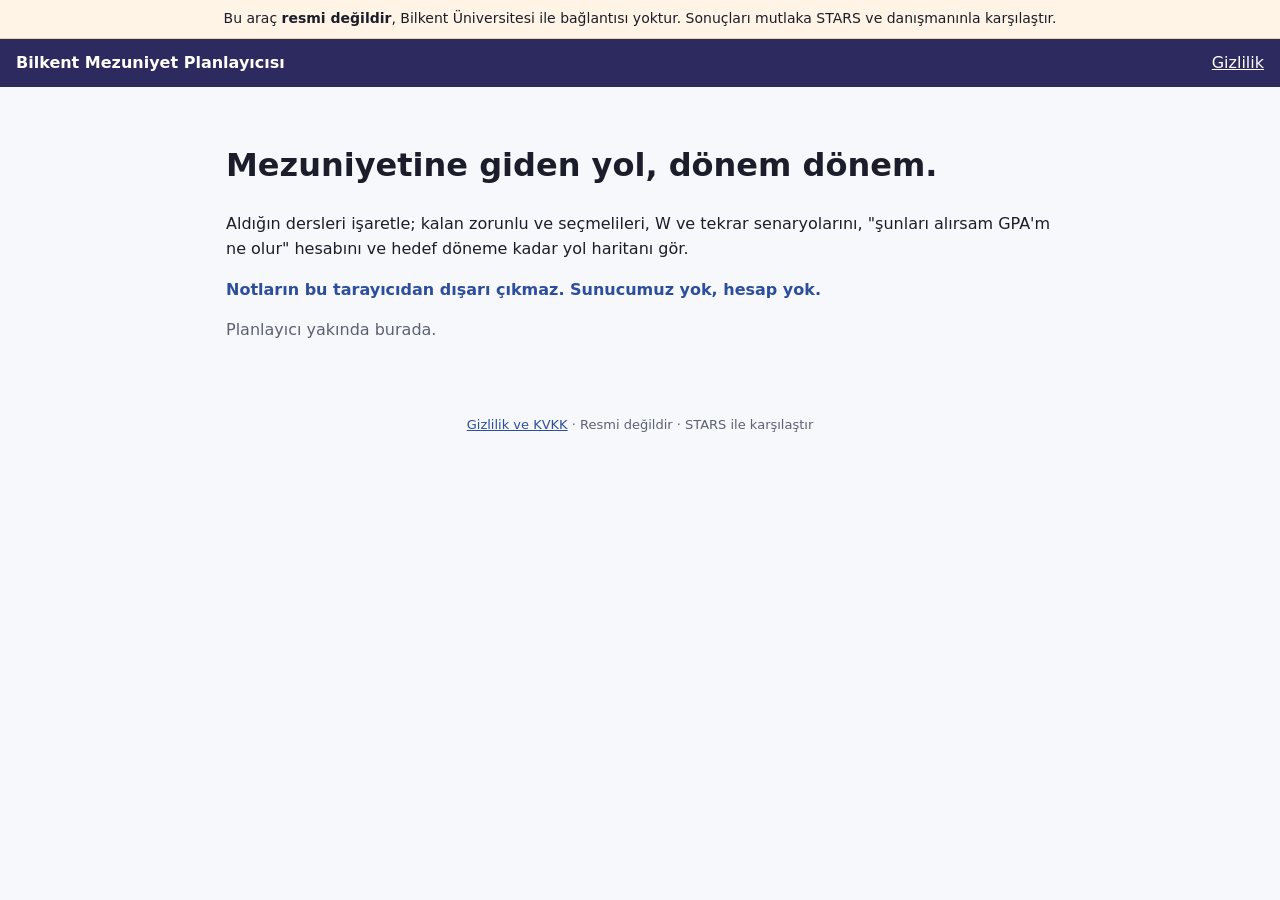
==== index.html @ 70039bb7 "Site iskeleti: ana sayfa, gizlilik/KVKK sayfası, GitHub Pages yayını Co-Authored-By: Claude Opus 5.5" ====
<!doctype html>
<html lang="tr">
<head>
  <meta charset="utf-8">
  <meta http-equiv="Content-Security-Policy" content="default-src 'self'; connect-src 'self'; img-src 'self' data:; style-src 'self' 'unsafe-inline'; script-src 'self'">
  <meta name="viewport" content="width=device-width, initial-scale=1">
  <title>Bilkent Mezuniyet Planlayıcısı</title>
  <meta name="description" content="Bilkent öğrencileri tarafından yapılmış bağımsız mezuniyet planlayıcı. Resmi değildir, Bilkent Üniversitesi ile bağlantısı yoktur.">
  <link rel="stylesheet" href="src/style.css">
</head>
<body>
  <div class="banner" role="note">
    Bu araç <strong>resmi değildir</strong>, Bilkent Üniversitesi ile bağlantısı yoktur.
    Sonuçları mutlaka STARS ve danışmanınla karşılaştır.
  </div>
  <header class="top">
    <span class="brand">Bilkent Mezuniyet Planlayıcısı</span>
    <nav><a href="gizlilik.html">Gizlilik</a></nav>
  </header>
  <main id="app">
    <h1>Mezuniyetine giden yol, dönem dönem.</h1>
    <p>Aldığın dersleri işaretle; kalan zorunlu ve seçmelileri, W ve tekrar senaryolarını,
       "şunları alırsam GPA'm ne olur" hesabını ve hedef döneme kadar yol haritanı gör.</p>
    <p class="privacy-note">Notların bu tarayıcıdan dışarı çıkmaz. Sunucumuz yok, hesap yok.</p>
    <p class="soon">Planlayıcı yakında burada.</p>
  </main>
  <footer>
    <a href="gizlilik.html">Gizlilik ve KVKK</a> · Resmi değildir · STARS ile karşılaştır
  </footer>
  <script type="module" src="src/main.js"></script>
</body>
</html>
---- src/style.css ----
:root{--nav:#2C2A5F;--blue:#2C4E9D;--red:#DA3832;--bg:#F7F8FB;--ink:#1B1D2A;--muted:#5B6075}
*{box-sizing:border-box}
body{margin:0;font-family:"Open Sans",system-ui,sans-serif;background:var(--bg);color:var(--ink);line-height:1.55}
.banner{background:#FFF4E5;border-bottom:1px solid #F2D3A8;padding:8px 16px;font-size:14px;text-align:center}
.top{background:var(--nav);color:#fff;display:flex;justify-content:space-between;align-items:center;padding:12px 16px}
.top a{color:#fff}.brand{font-weight:700;text-decoration:none;color:#fff}
main{max-width:860px;margin:0 auto;padding:32px 16px}
.privacy-note{color:var(--blue);font-weight:600}
.soon{color:var(--muted)}
footer{text-align:center;color:var(--muted);font-size:13px;padding:24px 16px}
footer a,.prose a{color:var(--blue)}
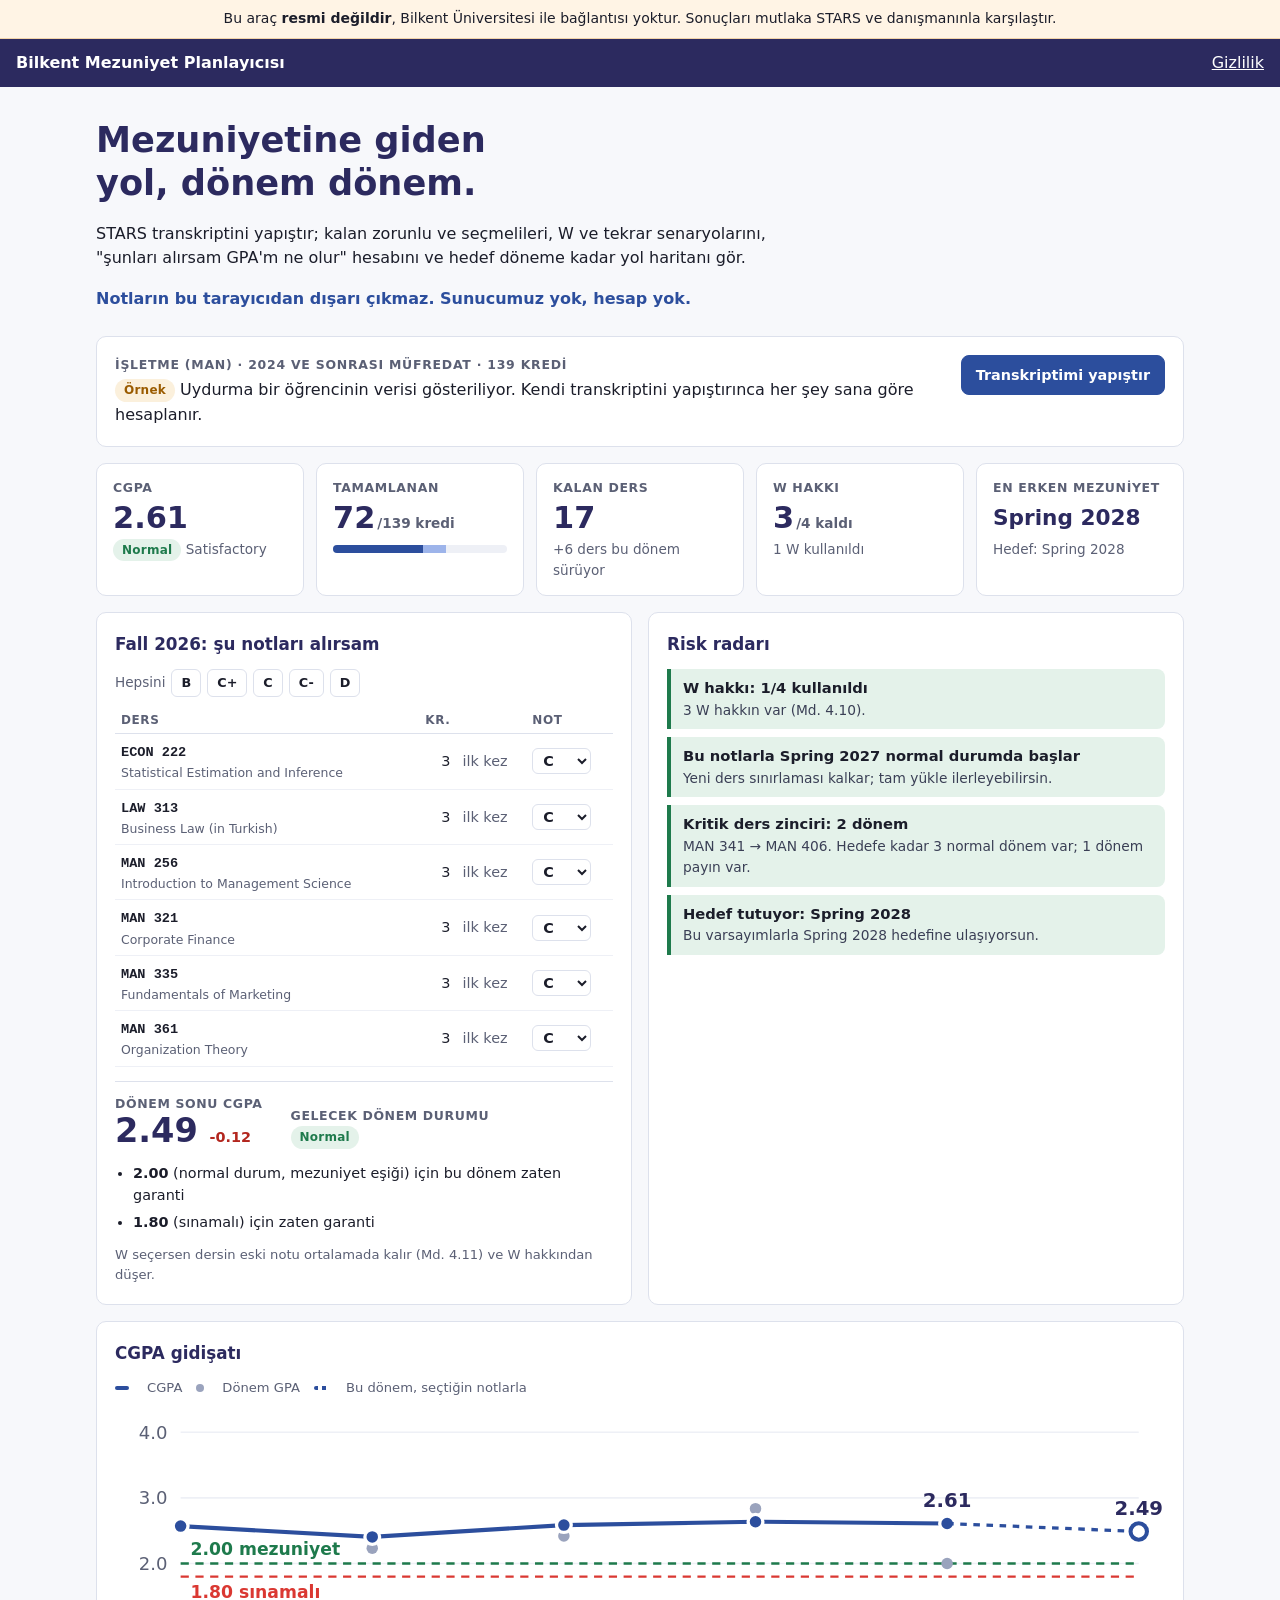
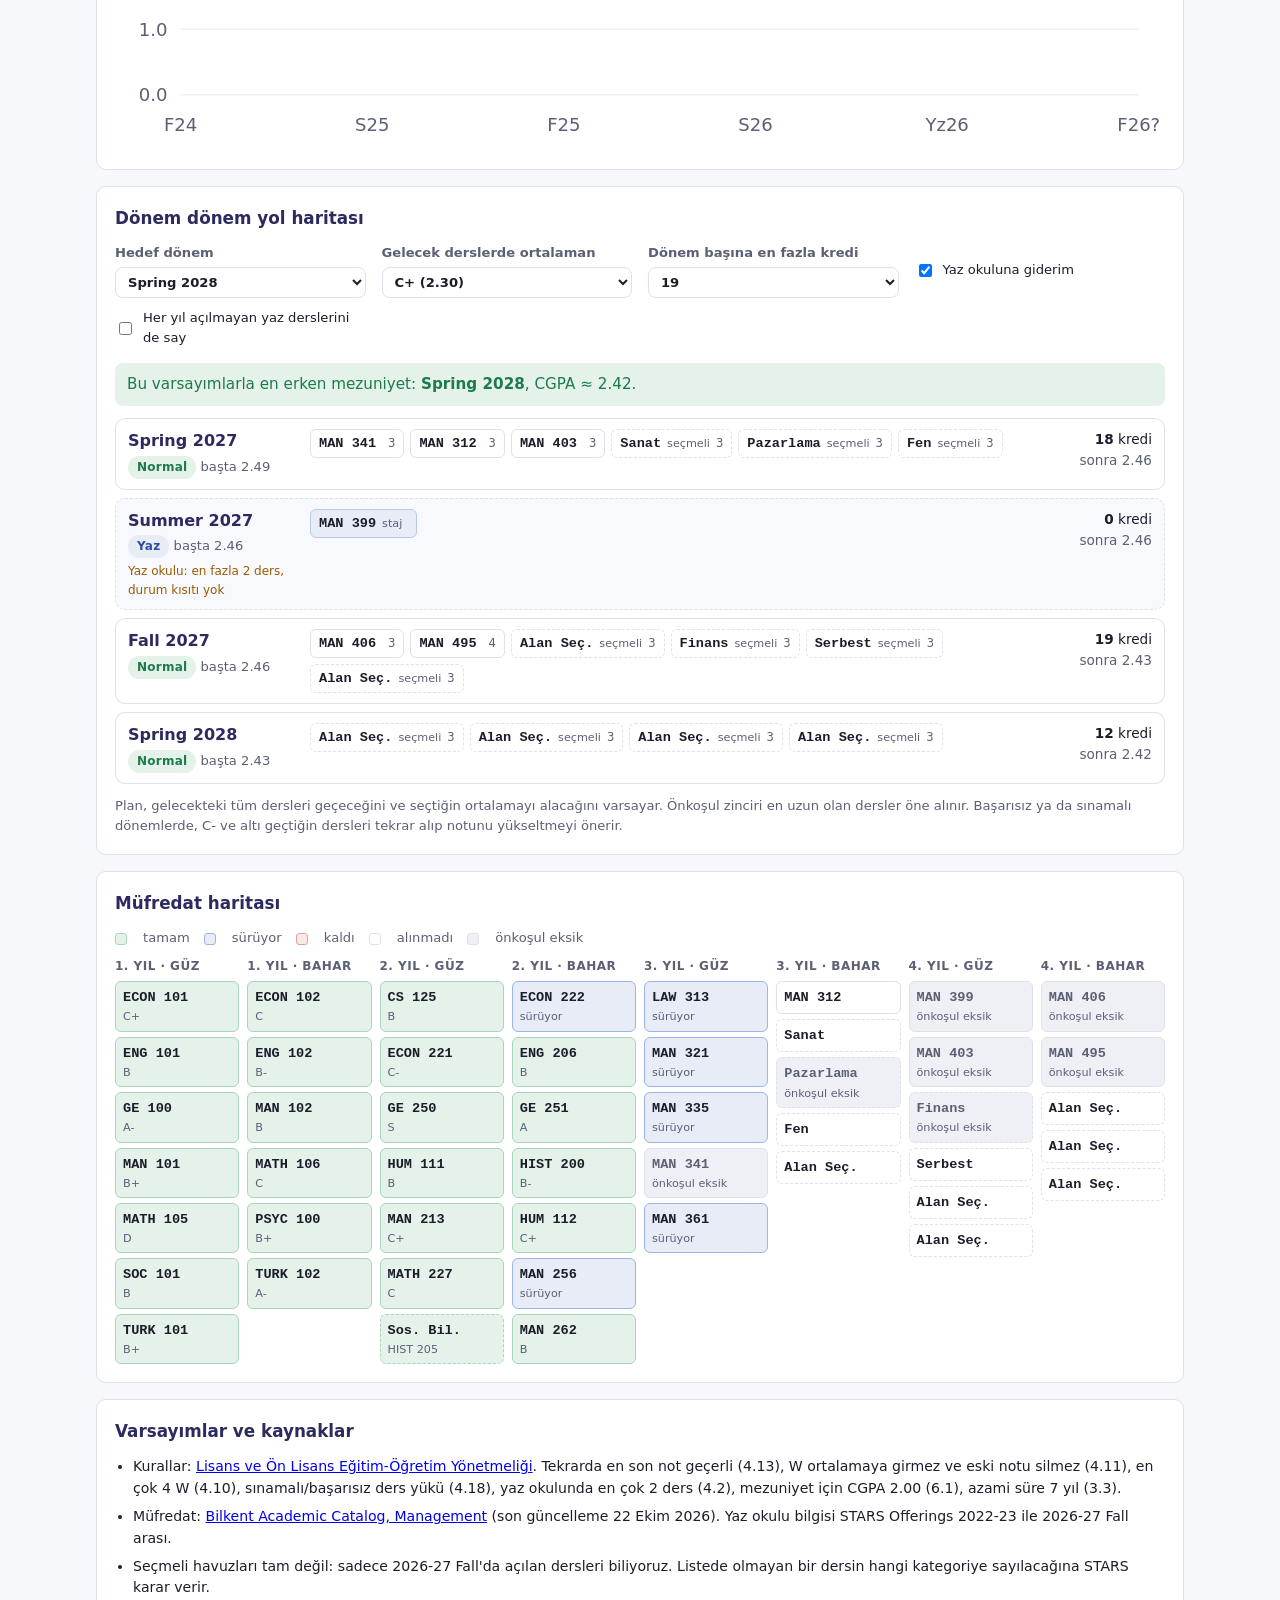
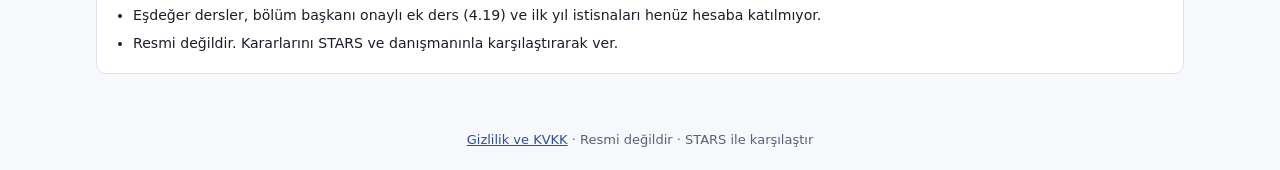
==== commit e2895c9e: "Planlayıcı motoru, MAN 2024 müfredatı ve ilk arayüz Co-Authored-By: Claude Opus 5.5 <noreply@anthrop" ====
--- a/index.html
+++ b/index.html
@@ -18,15 +18,18 @@
     <nav><a href="gizlilik.html">Gizlilik</a></nav>
   </header>
   <main id="app">
-    <h1>Mezuniyetine giden yol, dönem dönem.</h1>
-    <p>Aldığın dersleri işaretle; kalan zorunlu ve seçmelileri, W ve tekrar senaryolarını,
-       "şunları alırsam GPA'm ne olur" hesabını ve hedef döneme kadar yol haritanı gör.</p>
-    <p class="privacy-note">Notların bu tarayıcıdan dışarı çıkmaz. Sunucumuz yok, hesap yok.</p>
-    <p class="soon">Planlayıcı yakında burada.</p>
+    <section class="intro">
+      <h1>Mezuniyetine giden yol, dönem dönem.</h1>
+      <p>STARS transkriptini yapıştır; kalan zorunlu ve seçmelileri, W ve tekrar senaryolarını,
+         "şunları alırsam GPA'm ne olur" hesabını ve hedef döneme kadar yol haritanı gör.</p>
+      <p class="privacy-note">Notların bu tarayıcıdan dışarı çıkmaz. Sunucumuz yok, hesap yok.</p>
+    </section>
+    <div id="planner" class="planner"><p class="soon">Planlayıcı yükleniyor…</p></div>
+    <noscript><p class="err">Planlayıcı için JavaScript gerekli.</p></noscript>
   </main>
   <footer>
     <a href="gizlilik.html">Gizlilik ve KVKK</a> · Resmi değildir · STARS ile karşılaştır
   </footer>
-  <script type="module" src="src/main.js"></script>
+  <script type="module" src="src/app.js"></script>
 </body>
 </html>
--- a/src/style.css
+++ b/src/style.css
@@ -9,3 +9,137 @@
 .soon{color:var(--muted)}
 footer{text-align:center;color:var(--muted);font-size:13px;padding:24px 16px}
 footer a,.prose a{color:var(--blue)}
+
+/* ---------- planlayıcı ---------- */
+[hidden]{display:none!important}
+:root{--surface:#FFFFFF;--surface-2:#EEF0F6;--line:#DDE1EC;--blue-soft:#E7ECF7;--red-soft:#FBE9E8;
+  --ok:#1E7A4C;--ok-soft:#E4F2EA;--warn:#9A5B00;--warn-soft:#FBF0DC;--mono:ui-monospace,"SFMono-Regular",Menlo,Consolas,monospace}
+main#app{max-width:1120px}
+.intro{max-width:700px}
+.intro h1{text-wrap:balance;font-size:clamp(1.6rem,4vw,2.2rem);line-height:1.2;margin:0 0 .5em;color:var(--nav)}
+.planner{display:grid;gap:16px;margin-top:24px}
+.planner p{margin:0}
+.card{background:var(--surface);border:1px solid var(--line);border-radius:10px;padding:18px;min-width:0}
+.card h2{font-size:1.05rem;margin:0 0 12px;color:var(--nav)}
+.muted{color:var(--muted)}
+.fine{font-size:.82rem;color:var(--muted);margin-top:12px!important}
+.err{color:var(--red);font-weight:600}
+.eyebrow{font-size:.78rem;letter-spacing:.06em;text-transform:uppercase;color:var(--muted);font-weight:600}
+.btn{font:inherit;font-weight:600;font-size:.9rem;border-radius:8px;padding:8px 14px;cursor:pointer;border:1px solid var(--blue);background:#fff;color:var(--blue)}
+.btn.primary{background:var(--blue);color:#fff}
+.btn.danger{border-color:var(--red);background:var(--red);color:#fff;margin-left:8px}
+.btn.ghost{border-color:var(--line);color:var(--ink)}
+.btn:hover{filter:brightness(.95)}
+:is(.btn,.chip-btn,select,textarea,input,summary):focus-visible{outline:3px solid #9DB4EA;outline-offset:2px}
+.btns{display:flex;gap:8px;flex-wrap:wrap}
+.pill{display:inline-block;font-size:.75rem;font-weight:700;border-radius:999px;padding:2px 9px;letter-spacing:.02em;vertical-align:middle}
+.pill.st-S{background:var(--ok-soft);color:var(--ok)}
+.pill.st-P{background:var(--warn-soft);color:var(--warn)}
+.pill.st-U{background:var(--red-soft);color:#B3261E}
+.pill.yaz{background:var(--blue-soft);color:var(--blue)}
+.pill.sample{background:var(--warn-soft);color:var(--warn)}
+
+.data-head{display:flex;justify-content:space-between;gap:16px;flex-wrap:wrap;align-items:flex-start}
+.data-head>div:first-child{min-width:0;flex:1 1 320px;display:grid;gap:4px}
+.stars{margin-top:10px!important;font-weight:600;font-size:.9rem}
+.stars.good{color:var(--ok)}.stars.bad{color:#B3261E}
+.warn-line,.flash{margin-top:10px!important;font-size:.9rem;background:var(--warn-soft);color:var(--warn);padding:8px 12px;border-radius:8px}
+.flash{background:var(--blue-soft);color:var(--blue)}
+.paste{margin-top:14px;display:grid;gap:10px}
+.paste label{font-weight:600;font-size:.9rem}
+.paste textarea{width:100%;font-family:var(--mono);font-size:.82rem;border:1px solid var(--line);border-radius:8px;padding:10px;background:#FBFCFE;color:var(--ink);resize:vertical}
+.paste details{background:var(--surface-2);border-radius:8px;padding:10px 14px}
+.paste summary{cursor:pointer;font-weight:600}
+.paste ol{padding-left:20px;margin:10px 0}
+.paste pre{white-space:pre-wrap;font-family:var(--mono);font-size:.78rem;background:#fff;border:1px solid var(--line);border-radius:8px;padding:10px;max-height:220px;overflow:auto}
+
+.tiles{display:grid;grid-template-columns:repeat(auto-fit,minmax(170px,1fr));gap:12px}
+.tile{background:var(--surface);border:1px solid var(--line);border-radius:10px;padding:14px 16px;display:grid;gap:4px;align-content:start}
+.tile.attn{border-color:#E9B8B5;background:#FFFBFB}
+.t-label{font-size:.78rem;letter-spacing:.05em;text-transform:uppercase;color:var(--muted);font-weight:600}
+.t-num{font-size:1.9rem;font-weight:700;color:var(--nav);font-variant-numeric:tabular-nums;line-height:1.1}
+.t-num small{font-size:.85rem;font-weight:600;color:var(--muted);margin-left:2px}
+.t-num.t-term{font-size:1.35rem;padding-block:5px}
+.t-sub{font-size:.85rem;color:var(--muted)}
+.bar{height:8px;border-radius:99px;background:var(--surface-2);display:flex;overflow:hidden;margin-top:6px}
+.bar span{background:var(--blue)}.bar span.ip{background:#9DB4EA}
+
+.two{display:grid;grid-template-columns:repeat(auto-fit,minmax(min(100%,420px),1fr));gap:16px}
+.scroll{overflow-x:auto}
+.quick{display:flex;gap:6px;align-items:center;flex-wrap:wrap;margin-bottom:10px;font-size:.85rem}
+.chip-btn{font:inherit;font-size:.8rem;font-weight:700;border:1px solid var(--line);background:#fff;color:var(--ink);border-radius:6px;padding:3px 9px;cursor:pointer}
+.chip-btn:hover{border-color:var(--blue);color:var(--blue)}
+table.wi{width:100%;border-collapse:collapse;font-size:.9rem}
+.wi th{text-align:left;font-size:.75rem;text-transform:uppercase;letter-spacing:.05em;color:var(--muted);font-weight:600;padding:4px 6px;border-bottom:1px solid var(--line)}
+.wi td{padding:6px;border-bottom:1px solid var(--surface-2);vertical-align:middle}
+.wi .num,.num{text-align:right;font-variant-numeric:tabular-nums}
+.wi select{font:inherit;font-weight:700;padding:3px 6px;border-radius:6px;border:1px solid var(--line);background:#fff;color:var(--ink)}
+.code{font-family:var(--mono);font-weight:700;font-size:.85rem;white-space:nowrap}
+.cname{display:block;font-size:.78rem;color:var(--muted)}
+.result{display:flex;gap:28px;flex-wrap:wrap;align-items:flex-end;margin-top:14px;padding-top:12px;border-top:1px solid var(--line)}
+.big{font-size:2.1rem;font-weight:700;color:var(--nav);font-variant-numeric:tabular-nums;line-height:1.1}
+.delta{font-size:.9rem;font-weight:700}.delta.up{color:var(--ok)}.delta.down{color:#B3261E}
+.need{margin:12px 0 0;padding-left:18px;font-size:.9rem;display:grid;gap:4px}
+
+.risks{list-style:none;margin:0;padding:0;display:grid;gap:8px}
+.risk{border-left:4px solid var(--line);background:var(--surface-2);border-radius:0 8px 8px 0;padding:8px 12px}
+.risk.sev-crit{border-color:var(--red);background:var(--red-soft)}
+.risk.sev-warn{border-color:#D99A2B;background:var(--warn-soft)}
+.risk.sev-ok{border-color:var(--ok);background:var(--ok-soft)}
+.risk.sev-info{border-color:var(--blue);background:var(--blue-soft)}
+.r-title{font-weight:700;font-size:.92rem}
+.r-body{font-size:.86rem;color:#3A3F55}
+
+.trend svg{width:100%;min-width:480px;height:auto;display:block}
+.trend .g{stroke:var(--surface-2);stroke-width:1}
+.trend .ax{fill:var(--muted);font-size:11px;font-family:inherit}
+.trend .val{fill:var(--nav);font-size:12px;font-weight:700}
+.trend .thr{stroke-width:1.5;stroke-dasharray:5 4}
+.trend .thr.t0{stroke:var(--ok)}.trend .thr.t1{stroke:var(--red)}
+.trend .thr-l{font-size:10.5px;font-weight:600}.trend .thr-l.t0{fill:var(--ok)}.trend .thr-l.t1{fill:var(--red)}
+.trend .cgl{fill:none;stroke:var(--blue);stroke-width:2.5}
+.trend circle.cg{fill:var(--blue);stroke:#fff;stroke-width:2}
+.trend circle.gpa{fill:#9AA3BD}
+.trend .proj{stroke:var(--blue);stroke-width:2;stroke-dasharray:4 4}
+.trend circle.proj-dot{fill:#fff;stroke:var(--blue);stroke-width:2.5}
+.legend{display:flex;flex-wrap:wrap;gap:6px 14px;align-items:center;font-size:.82rem;color:var(--muted);margin-bottom:8px!important}
+.lg{display:inline-block;width:14px;height:4px;border-radius:2px;margin-right:4px;vertical-align:middle}
+.lg.cg{background:var(--blue)}.lg.gpa{background:#9AA3BD;width:8px;height:8px;border-radius:50%}
+.lg.proj{background:repeating-linear-gradient(90deg,var(--blue) 0 4px,transparent 4px 8px)}
+
+.controls{display:grid;grid-template-columns:repeat(auto-fit,minmax(200px,1fr));gap:10px 16px;margin-bottom:14px}
+.controls label{display:grid;gap:4px;font-size:.82rem;font-weight:600;color:var(--muted)}
+.controls select{font:inherit;font-weight:600;color:var(--ink);padding:6px 8px;border:1px solid var(--line);border-radius:8px;background:#fff}
+.controls .chk{display:flex;gap:8px;align-items:center;color:var(--ink);font-weight:500}
+.plan-res{font-size:.95rem;padding:10px 12px;border-radius:8px;margin-bottom:12px!important}
+.plan-res.good{background:var(--ok-soft);color:var(--ok)}.plan-res.bad{background:var(--red-soft);color:#B3261E}
+.terms{list-style:none;margin:0;padding:0;display:grid;gap:8px}
+.term{display:grid;grid-template-columns:170px minmax(0,1fr) 90px;gap:12px;align-items:start;border:1px solid var(--line);border-radius:10px;padding:10px 12px}
+.term.summer{background:#F8F9FD;border-style:dashed}
+.term.late{border-color:#E9B8B5}
+.term-name{font-weight:700;color:var(--nav)}
+.term-meta{font-size:.82rem;margin-top:2px!important}
+.term-rule{font-size:.75rem;color:var(--warn);margin-top:4px!important}
+.term-f{text-align:right;font-size:.85rem;font-variant-numeric:tabular-nums}
+.courses{list-style:none;margin:0;padding:0;display:flex;flex-wrap:wrap;gap:6px}
+.c{display:inline-flex;gap:6px;align-items:baseline;border:1px solid var(--line);border-radius:6px;padding:3px 8px;background:#fff;font-size:.82rem}
+.c .tag{font-size:.7rem;color:var(--muted)}
+.c .cr{font-size:.72rem;color:var(--muted);font-variant-numeric:tabular-nums}
+.c.el{border-style:dashed}
+.c.c-tekrar{border-color:#E2A39F;background:var(--red-soft)}
+.c.c-improve{border-color:#D99A2B;background:var(--warn-soft)}
+.c.c-staj{background:var(--blue-soft);border-color:#B9C8EA}
+@media (max-width:640px){.term{grid-template-columns:1fr}.term-f{text-align:left;display:flex;gap:10px}}
+
+.grid8{display:grid;grid-template-columns:repeat(8,minmax(118px,1fr));gap:8px;min-width:980px}
+.col-h{font-size:.75rem;font-weight:700;color:var(--muted);text-transform:uppercase;letter-spacing:.04em;margin-bottom:6px!important}
+.col ul{list-style:none;margin:0;padding:0;display:grid;gap:5px}
+.slot{border-radius:6px;padding:5px 7px;border:1px solid var(--line);background:#fff;display:grid;font-size:.8rem}
+.slot .sub{font-size:.7rem;color:var(--muted)}
+.slot.el{border-style:dashed}
+.slot.s-done,.sw.s-done{background:var(--ok-soft);border-color:#A9D5BC}
+.slot.s-ip,.sw.s-ip{background:var(--blue-soft);border-color:#9DB4EA}
+.slot.s-failed,.sw.s-failed{background:var(--red-soft);border-color:#E2A39F}
+.slot.locked,.sw.locked{background:var(--surface-2);color:var(--muted)}
+.sw{display:inline-block;width:12px;height:12px;border-radius:3px;border:1px solid var(--line);margin-right:2px;vertical-align:middle;background:#fff}
+.notes ul{margin:0;padding-left:18px;display:grid;gap:6px;font-size:.88rem}
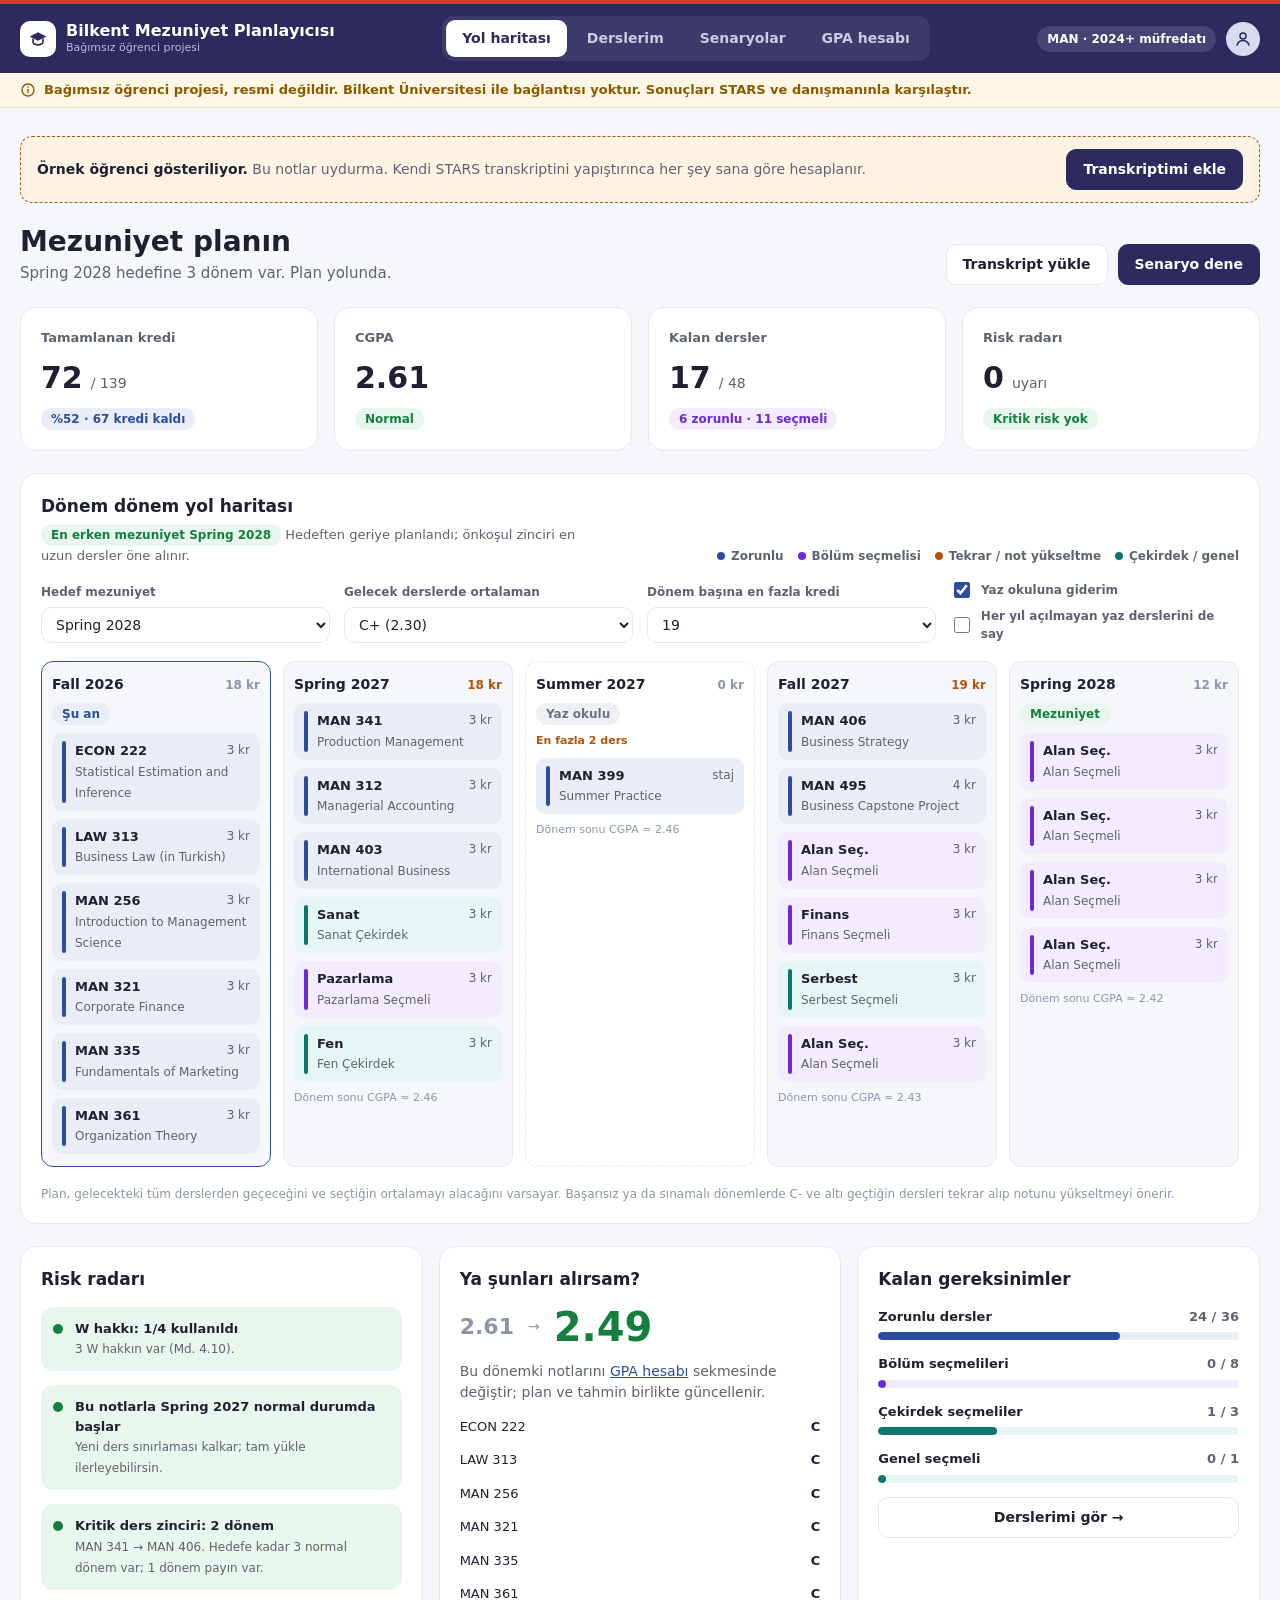
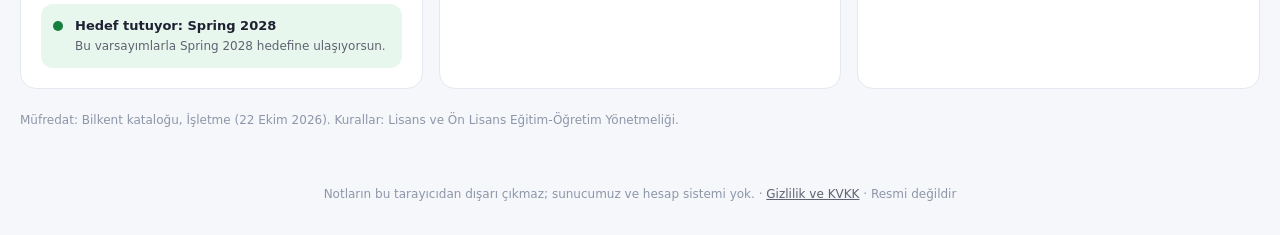
==== commit a45f0c47: "Arayüzü 7 ekranlık tasarım prototipine uydur Yol haritası, Derslerim, Senaryolar ve GPA hesabı sekme" ====
--- a/index.html
+++ b/index.html
@@ -6,30 +6,34 @@
   <meta name="viewport" content="width=device-width, initial-scale=1">
   <title>Bilkent Mezuniyet Planlayıcısı</title>
   <meta name="description" content="Bilkent öğrencileri tarafından yapılmış bağımsız mezuniyet planlayıcı. Resmi değildir, Bilkent Üniversitesi ile bağlantısı yoktur.">
-  <link rel="stylesheet" href="src/style.css">
+  <link rel="stylesheet" href="src/app.css">
 </head>
 <body>
-  <div class="banner" role="note">
-    Bu araç <strong>resmi değildir</strong>, Bilkent Üniversitesi ile bağlantısı yoktur.
-    Sonuçları mutlaka STARS ve danışmanınla karşılaştır.
-  </div>
-  <header class="top">
-    <span class="brand">Bilkent Mezuniyet Planlayıcısı</span>
-    <nav><a href="gizlilik.html">Gizlilik</a></nav>
-  </header>
-  <main id="app">
-    <section class="intro">
-      <h1>Mezuniyetine giden yol, dönem dönem.</h1>
-      <p>STARS transkriptini yapıştır; kalan zorunlu ve seçmelileri, W ve tekrar senaryolarını,
-         "şunları alırsam GPA'm ne olur" hesabını ve hedef döneme kadar yol haritanı gör.</p>
-      <p class="privacy-note">Notların bu tarayıcıdan dışarı çıkmaz. Sunucumuz yok, hesap yok.</p>
-    </section>
-    <div id="planner" class="planner"><p class="soon">Planlayıcı yükleniyor…</p></div>
-    <noscript><p class="err">Planlayıcı için JavaScript gerekli.</p></noscript>
-  </main>
-  <footer>
-    <a href="gizlilik.html">Gizlilik ve KVKK</a> · Resmi değildir · STARS ile karşılaştır
-  </footer>
-  <script type="module" src="src/app.js"></script>
+<div class="top">
+  <div class="stripe"></div>
+  <nav class="nav gut" aria-label="Ana menü"><div class="wrap">
+    <a class="brand" href="#pano">
+      <span class="mark"><svg width="20" height="20" viewBox="0 0 24 24" fill="none" aria-hidden="true"><path d="M12 4 2 9l10 5 10-5-10-5z" fill="#2C2A5F"/><path d="M6 11.5V16c0 1.5 2.7 3 6 3s6-1.5 6-3v-4.5" stroke="#2C2A5F" stroke-width="2"/></svg></span>
+      <span><b>Bilkent Mezuniyet Planlayıcısı</b><small>Bağımsız öğrenci projesi</small></span>
+    </a>
+    <div class="tabs" id="tabs">
+      <a href="#pano">Yol haritası</a><a href="#dersler">Derslerim</a><a href="#senaryo">Senaryolar</a><a href="#gpa">GPA hesabı</a>
+    </div>
+    <div class="right"><span class="prog">MAN · 2024+ müfredatı</span><a class="avatar" href="#baslangic" title="Hedef ve ayarlar" aria-label="Hedef ve ayarlar"><svg width="18" height="18" viewBox="0 0 24 24" fill="none" aria-hidden="true"><circle cx="12" cy="8" r="4" stroke="currentColor" stroke-width="2"/><path d="M4 20c1.5-4 4.5-6 8-6s6.5 2 8 6" stroke="currentColor" stroke-width="2" stroke-linecap="round"/></svg></a></div>
+  </div></nav>
+  <div class="warn gut"><div class="wrap">
+    <svg width="16" height="16" viewBox="0 0 24 24" fill="none" aria-hidden="true"><circle cx="12" cy="12" r="9" stroke="currentColor" stroke-width="2"/><path d="M12 11v5" stroke="currentColor" stroke-width="2" stroke-linecap="round"/><circle cx="12" cy="7.5" r="1.2" fill="currentColor"/></svg>
+    <span>Bağımsız öğrenci projesi, resmi değildir. Bilkent Üniversitesi ile bağlantısı yoktur. Sonuçları STARS ve danışmanınla karşılaştır.</span>
+  </div></div>
+</div>
+<main class="gut"><div class="wrap" id="app"><p class="muted">Planlayıcı yükleniyor…</p><noscript><p>Planlayıcı için JavaScript gerekli.</p></noscript></div></main>
+<footer class="site-foot gut">Notların bu tarayıcıdan dışarı çıkmaz; sunucumuz ve hesap sistemi yok. · <a href="gizlilik.html">Gizlilik ve KVKK</a> · Resmi değildir</footer>
+<nav class="mtabs" id="mtabs" aria-label="Sekmeler">
+  <a href="#pano"><svg width="22" height="22" viewBox="0 0 24 24" fill="none" aria-hidden="true"><path d="M4 5h16M4 12h16M4 19h10" stroke="currentColor" stroke-width="2" stroke-linecap="round"/></svg>Plan</a>
+  <a href="#dersler"><svg width="22" height="22" viewBox="0 0 24 24" fill="none" aria-hidden="true"><rect x="4" y="4" width="16" height="16" rx="3" stroke="currentColor" stroke-width="2"/><path d="m8.5 12 2.5 2.5 4.5-5" stroke="currentColor" stroke-width="2" stroke-linecap="round"/></svg>Derslerim</a>
+  <a href="#senaryo"><svg width="22" height="22" viewBox="0 0 24 24" fill="none" aria-hidden="true"><path d="M6 4v16M6 8h8l-2 3 2 3H6" stroke="currentColor" stroke-width="2" stroke-linecap="round" stroke-linejoin="round"/></svg>Senaryo</a>
+  <a href="#gpa"><svg width="22" height="22" viewBox="0 0 24 24" fill="none" aria-hidden="true"><path d="M5 19V11M12 19V5M19 19v-6" stroke="currentColor" stroke-width="2.2" stroke-linecap="round"/></svg>GPA</a>
+</nav>
+<script type="module" src="src/app.js"></script>
 </body>
 </html>
--- a/src/app.css
+++ b/src/app.css
@@ -0,0 +1,228 @@
+/* Planlayıcı arayüzü. Tasarım prototipinden (Claude tasarım thread'i) alındı; renkler Bilkent sitesinden ölçüldü. */
+/* Layout: koyu lacivert üst menü + uyarı bandı, altında 1200px içerik sütunu; telefonda alt sekme çubuğu */
+:root{
+  --bg:#F5F7FB; --surface:#FFFFFF; --border:#E5E8F0; --text:#1F2133; --muted:#5F6270; --faint:#8D96A8;
+  --navy:#2C2A5F; --navy-fg:#FFFFFF; --navy-sub:#B8BCD9; --red:#DA3832;
+  --blue:#2C4E9D; --blue-soft:#E9EDF6; --green:#15803D; --green-soft:#E8F7EE; --amber:#B45309; --amber-soft:#FEF3E2;
+  --danger:#C62E28; --danger-soft:#FBEBEA; --purple:#6D28D9; --purple-soft:#F2ECFE; --teal:#0F766E; --teal-soft:#E6F6F4;
+  --gray:#6B7280; --gray-soft:#EEF0F3; --warn-bg:#FFF7E6; --warn-fg:#8A5A00; --warn-line:#F6E3BE;
+  --font:'Open Sans', 'Segoe UI', system-ui, -apple-system, sans-serif;
+}
+@media (prefers-color-scheme: dark){:root:not([data-theme="light"]){
+  --bg:#12131F; --surface:#1B1D2E; --border:#2D3048; --text:#E8E9F2; --muted:#A6A9BE; --faint:#7C8098;
+  --navy:#1D1B45; --navy-fg:#FFFFFF; --navy-sub:#A9ADD0; --red:#E2524C;
+  --blue:#8FA9EA; --blue-soft:#232B4D; --green:#4ADE80; --green-soft:#16301F; --amber:#F5B04A; --amber-soft:#35270F;
+  --danger:#F37A74; --danger-soft:#3A1C1E; --purple:#B79BFB; --purple-soft:#2B2147; --teal:#5EE0D0; --teal-soft:#143331;
+  --gray:#A0A6B4; --gray-soft:#262938; --warn-bg:#2E2512; --warn-fg:#F3CB7E; --warn-line:#443619; color-scheme:dark;
+}}
+:root[data-theme="dark"]{
+  --bg:#12131F; --surface:#1B1D2E; --border:#2D3048; --text:#E8E9F2; --muted:#A6A9BE; --faint:#7C8098;
+  --navy:#1D1B45; --navy-fg:#FFFFFF; --navy-sub:#A9ADD0; --red:#E2524C;
+  --blue:#8FA9EA; --blue-soft:#232B4D; --green:#4ADE80; --green-soft:#16301F; --amber:#F5B04A; --amber-soft:#35270F;
+  --danger:#F37A74; --danger-soft:#3A1C1E; --purple:#B79BFB; --purple-soft:#2B2147; --teal:#5EE0D0; --teal-soft:#143331;
+  --gray:#A0A6B4; --gray-soft:#262938; --warn-bg:#2E2512; --warn-fg:#F3CB7E; --warn-line:#443619; color-scheme:dark;
+}
+*{box-sizing:border-box}
+body{background:var(--bg);color:var(--text);font-family:var(--font);font-size:14px;line-height:1.5}
+body::before{content:"";position:fixed;inset:0 0 auto;height:env(safe-area-inset-top,0px);z-index:30;background:var(--navy)}
+button{font:inherit;color:inherit}
+a{color:var(--blue)}
+:focus-visible{outline:2px solid var(--blue);outline-offset:2px}
+.gut{padding-left:max(16px,env(safe-area-inset-left,0px));padding-right:max(16px,env(safe-area-inset-right,0px))}
+.wrap{max-width:1240px;margin:0 auto}
+/* header */
+.top{position:sticky;top:env(safe-area-inset-top,0px);z-index:20}
+.stripe{height:4px;background:var(--red)}
+.nav{background:var(--navy);color:var(--navy-fg)}
+.nav .wrap{display:flex;align-items:center;gap:16px;padding-block:12px;justify-content:space-between}
+.brand{display:flex;align-items:center;gap:10px;text-decoration:none;color:inherit;min-width:0}
+.mark{width:36px;height:36px;border-radius:10px;background:#fff;display:grid;place-items:center;flex:none}
+.brand b{display:block;font-size:16px;line-height:1.2}
+.brand small{display:block;font-size:11px;color:var(--navy-sub)}
+.tabs{display:flex;gap:4px;padding:4px;border-radius:12px;background:rgba(255,255,255,.08)}
+.tabs a{padding:8px 16px;border-radius:9px;color:#C9CBE0;text-decoration:none;font-weight:600;white-space:nowrap}
+.tabs a[aria-current="page"]{background:#fff;color:#2C2A5F;box-shadow:0 1px 3px rgba(0,0,0,.12)}
+.right{display:flex;align-items:center;gap:10px}
+.prog{font-size:12px;font-weight:600;padding:4px 10px;border-radius:999px;background:rgba(255,255,255,.12);white-space:nowrap}
+.avatar{width:34px;height:34px;border-radius:50%;background:#D6DCEE;color:#2C2A5F;display:grid;place-items:center;font-weight:600;text-decoration:none}
+.warn{background:var(--warn-bg);color:var(--warn-fg);border-bottom:1px solid var(--warn-line);font-weight:600;font-size:13px}
+.warn .wrap{display:flex;gap:8px;align-items:center;padding-block:7px}
+/* page */
+main{padding-block:28px 48px}
+.view{display:grid;gap:22px}
+.head{display:flex;justify-content:space-between;align-items:flex-end;gap:16px;flex-wrap:wrap}
+h1{font-size:28px;line-height:1.2;margin:0;text-wrap:balance}
+h2{font-size:17px;margin:0}
+h3{font-size:14px;margin:0}
+.sub{color:var(--muted);margin:4px 0 0;font-size:15px;max-width:68ch}
+.btns{display:flex;gap:10px;flex-wrap:wrap}
+.btn{border:1px solid var(--border);background:var(--surface);padding:9px 16px;border-radius:10px;font-weight:600;cursor:pointer;text-decoration:none;color:var(--text);display:inline-flex;align-items:center;justify-content:center;gap:6px}
+.btn.primary{background:var(--navy);border-color:var(--navy);color:#fff}
+.btn:hover{filter:brightness(.97)}
+.card{background:var(--surface);border:1px solid var(--border);border-radius:16px;padding:20px;display:grid;gap:14px;align-content:start;min-width:0}
+.pill{display:inline-flex;align-items:center;gap:4px;font-size:12px;font-weight:600;padding:2px 10px;border-radius:999px;white-space:nowrap;width:max-content}
+.p-blue{color:var(--blue);background:var(--blue-soft)} .p-green{color:var(--green);background:var(--green-soft)}
+.p-amber{color:var(--amber);background:var(--amber-soft)} .p-red{color:var(--danger);background:var(--danger-soft)}
+.p-purple{color:var(--purple);background:var(--purple-soft)} .p-teal{color:var(--teal);background:var(--teal-soft)}
+.p-gray{color:var(--gray);background:var(--gray-soft)}
+.muted{color:var(--muted)} .faint{color:var(--faint)}
+.num{font-variant-numeric:tabular-nums}
+.stats{display:grid;grid-template-columns:repeat(4,minmax(0,1fr));gap:16px}
+.stat .label{color:var(--muted);font-weight:600;font-size:13px}
+.stat .val{display:flex;align-items:baseline;gap:8px}
+.stat .val b{font-size:30px;line-height:1.1}
+/* roadmap */
+.legend{display:flex;gap:14px;flex-wrap:wrap;font-size:12px;color:var(--muted);font-weight:600}
+.legend i{display:inline-block;width:8px;height:8px;border-radius:50%;margin-right:6px}
+.scroller{overflow-x:auto;margin-inline:-4px;padding:4px}
+.terms{display:grid;grid-template-columns:repeat(6,minmax(168px,1fr));gap:12px}
+.term{border:1px solid var(--border);background:var(--bg);border-radius:12px;padding:12px 10px;display:grid;gap:8px;align-content:start}
+.term.now{border-color:var(--blue)}
+.term header{display:flex;justify-content:space-between;align-items:center;gap:6px}
+.chip{display:flex;gap:9px;padding:8px 10px;border-radius:10px;background:var(--blue-soft)}
+.chip::before{content:"";width:4px;border-radius:2px;background:var(--blue);flex:none}
+.chip div{min-width:0;flex:1}
+.chip .r{display:flex;justify-content:space-between;gap:6px}
+.chip b{font-size:13px}
+.chip span{font-size:12px;color:var(--muted)}
+.chip.S{background:var(--purple-soft)} .chip.S::before{background:var(--purple)}
+.chip.R{background:var(--amber-soft)} .chip.R::before{background:var(--amber)}
+.chip.F{background:var(--teal-soft)} .chip.F::before{background:var(--teal)}
+.cols3{display:grid;grid-template-columns:repeat(3,minmax(0,1fr));gap:16px}
+.risk{display:flex;gap:12px;padding:12px;border-radius:12px}
+.risk::before{content:"";width:10px;height:10px;border-radius:50%;margin-top:5px;flex:none;background:currentColor}
+.risk b{display:block;font-size:13px;color:var(--text)} .risk span{font-size:12px;color:var(--muted)}
+.risk.red{background:var(--danger-soft);color:var(--danger)} .risk.amber{background:var(--amber-soft);color:var(--amber)} .risk.green{background:var(--green-soft);color:var(--green)}
+.bar{display:grid;gap:6px}
+.bar .r{display:flex;justify-content:space-between;font-weight:600;font-size:13px}
+.track{height:8px;border-radius:999px;background:var(--blue-soft);overflow:hidden}
+.track i{display:block;height:100%;border-radius:999px;background:var(--blue);min-width:8px}
+.big{display:flex;align-items:center;gap:14px;flex-wrap:wrap}
+.big .from{font-size:22px;font-weight:600;color:var(--faint)}
+.big .to{font-size:40px;font-weight:700;line-height:1}
+/* grade pills */
+.grades{display:flex;flex-wrap:wrap;gap:4px}
+.grades button{min-width:34px;height:30px;border-radius:8px;border:0;background:var(--bg);color:var(--muted);font-weight:600;font-size:12px;cursor:pointer}
+.grades button[aria-pressed="true"]{background:var(--blue);color:#fff}
+:root[data-theme="dark"] .grades button[aria-pressed="true"]{color:#12131F}
+@media (prefers-color-scheme: dark){:root:not([data-theme="light"]) .grades button[aria-pressed="true"]{color:#12131F}}
+/* table */
+.tbl{padding:0;gap:0;overflow:hidden}
+.trow{display:grid;grid-template-columns:40px 96px minmax(0,1fr) 56px 150px 64px 110px;align-items:center;gap:8px;padding:10px 20px;border-bottom:1px solid var(--border)}
+.trow.th{font-size:11px;font-weight:600;color:var(--faint);text-transform:uppercase;letter-spacing:.05em;background:var(--bg)}
+.grp{padding:16px 20px 6px;display:flex;gap:10px;align-items:baseline;flex-wrap:wrap}
+.cb{width:20px;height:20px;border-radius:6px;border:1.5px solid #CBD5E1;background:var(--surface);display:grid;place-items:center;cursor:pointer;padding:0}
+.cb[aria-checked="true"]{background:var(--blue);border-color:var(--blue)}
+.cb svg{display:none} .cb[aria-checked="true"] svg{display:block}
+.side{display:grid;gap:16px;align-content:start}
+.split{display:grid;grid-template-columns:minmax(0,1fr) 340px;gap:24px;align-items:start}
+.split.wide{grid-template-columns:minmax(0,1fr) 420px}
+.split.l{grid-template-columns:380px minmax(0,1fr)}
+.drop{border:1.5px dashed var(--border);border-radius:12px;padding:22px 16px;text-align:center;display:grid;gap:4px;justify-items:center;background:var(--bg)}
+.note{border-radius:12px;padding:12px;display:grid;gap:4px;font-size:12px}
+.note b{font-size:13px;color:var(--text)}
+.filters{display:flex;gap:8px;flex-wrap:wrap;align-items:center}
+.fchip{border:1px solid var(--border);background:var(--surface);padding:6px 14px;border-radius:999px;font-weight:600;font-size:13px;color:var(--muted);cursor:pointer}
+.fchip[aria-pressed="true"]{background:var(--navy);border-color:var(--navy);color:#fff}
+.search{display:flex;gap:8px;align-items:center;border:1px solid var(--border);background:var(--surface);border-radius:10px;padding:8px 12px;min-width:0;flex:0 1 320px}
+.search input{border:0;background:transparent;font:inherit;color:var(--text);outline:none;min-width:0;flex:1}
+/* scenario */
+.seg{display:grid;grid-template-columns:repeat(3,1fr);gap:4px;padding:4px;border-radius:12px;background:var(--bg)}
+.seg button{border:0;background:transparent;padding:8px 4px;border-radius:9px;font-weight:600;font-size:13px;color:var(--muted);cursor:pointer}
+.seg button[aria-pressed="true"]{background:var(--surface);color:var(--text);box-shadow:0 1px 3px rgba(0,0,0,.1)}
+.field{display:grid;gap:6px}
+.field label{font-size:12px;font-weight:600;color:var(--muted)}
+select{font:inherit;color:var(--text);background:var(--surface);border:1px solid var(--border);border-radius:10px;padding:10px 12px;width:100%}
+.cmp{display:grid;grid-template-columns:1fr 1fr}
+.cmp>div{padding:16px 20px;display:grid;gap:12px}
+.cmp>div+div{background:var(--bg)}
+.cmp dt{font-size:12px;color:var(--muted)} .cmp dd{margin:0;font-size:22px;font-weight:700}
+.chain{display:flex;align-items:stretch;gap:8px;overflow-x:auto;padding-bottom:2px}
+.chain .n{flex:1 0 150px;border-radius:12px;padding:12px;display:grid;gap:2px;border:1px solid var(--border)}
+.chain .n.bad{background:var(--danger-soft);border-color:transparent}
+.chain .n.ok{background:var(--green-soft);border-color:transparent}
+.chain .arrow{align-self:center;color:var(--faint);font-size:18px}
+s{color:var(--faint)}
+/* elective */
+.ecards{display:grid;grid-template-columns:repeat(auto-fill,minmax(220px,1fr));gap:14px}
+.ecard{text-align:left;cursor:pointer}
+.ecard[aria-pressed="true"]{border-color:var(--blue);box-shadow:0 0 0 1px var(--blue)}
+.kv{display:flex;justify-content:space-between;gap:8px;font-size:13px}
+/* onboarding */
+.ob{max-width:640px;margin:0 auto;width:100%}
+.steps{display:flex;gap:10px;align-items:center;justify-content:center;flex-wrap:wrap;font-weight:600}
+.steps span{display:inline-grid;place-items:center;width:26px;height:26px;border-radius:50%;font-size:12px;margin-right:6px}
+.opts{display:grid;grid-template-columns:repeat(auto-fit,minmax(110px,1fr));gap:8px}
+.opt{border:1px solid var(--border);background:var(--surface);border-radius:10px;padding:11px;font-weight:600;cursor:pointer;color:var(--text)}
+.opt[aria-pressed="true"]{border:1.5px solid var(--blue);background:var(--blue-soft);color:var(--blue)}
+.two{display:grid;grid-template-columns:1fr 1fr;gap:14px}
+/* mobile tab bar */
+.mtabs{display:none}
+.scrollx{overflow-x:auto}
+@media (max-width:1000px){
+  .stats{grid-template-columns:repeat(2,minmax(0,1fr))}
+  .cols3{grid-template-columns:1fr}
+  .split,.split.wide,.split.l{grid-template-columns:1fr}
+  .tabs,.prog{display:none}
+  .mtabs{display:grid;grid-template-columns:repeat(4,1fr);position:fixed;left:0;right:0;bottom:0;z-index:20;background:var(--surface);border-top:1px solid var(--border);padding:8px max(8px,env(safe-area-inset-right,0px)) calc(8px + env(safe-area-inset-bottom,0px)) max(8px,env(safe-area-inset-left,0px))}
+  .mtabs a{display:grid;justify-items:center;gap:2px;font-size:11px;font-weight:600;color:var(--faint);text-decoration:none}
+  .mtabs a[aria-current="page"]{color:var(--blue)}
+  main{padding-bottom:96px}
+}
+@media (max-width:760px){
+  h1{font-size:24px}
+  .brand small{display:none}
+  .brand b{font-size:14px}
+  .warn{font-size:12px}
+  .trow{grid-template-columns:28px minmax(0,1fr) auto;grid-template-areas:"cb code st" "cb name grade";row-gap:2px;padding:10px 14px}
+  .trow.th{display:none}
+  .trow>:nth-child(1){grid-area:cb} .trow>:nth-child(2){grid-area:code} .trow>:nth-child(3){grid-area:name;font-size:12px;color:var(--muted)}
+  .trow>:nth-child(4),.trow>:nth-child(5){display:none} .trow>:nth-child(6){grid-area:grade;justify-self:end} .trow>:nth-child(7){grid-area:st;justify-self:end}
+  .two,.cmp{grid-template-columns:1fr}
+  .cmp>div+div{border-top:1px solid var(--border)}
+}
+@media (prefers-reduced-motion:no-preference){.view{animation:in .2s ease-out}@keyframes in{from{transform:translateY(4px)}to{transform:none}}}
+
+/* ---------- gerçek veriye bağlanan ekranlar için eklemeler ---------- */
+body{margin:0}
+[hidden]{display:none!important}
+.terms{grid-template-columns:none;grid-auto-flow:column;grid-auto-columns:minmax(172px,1fr)}
+.term.summer{border-style:dashed;background:var(--surface)}
+.term.late{border-color:var(--danger)}
+.term .rule{font-size:11px;font-weight:600;color:var(--amber)}
+.term .muted-sm{font-size:11px;color:var(--faint)}
+.chip.I{background:var(--amber-soft)} .chip.I::before{background:var(--amber)}
+.risk.blue{background:var(--blue-soft);color:var(--blue)}
+.ctrl{display:grid;grid-template-columns:repeat(auto-fit,minmax(170px,1fr));gap:10px 14px;align-items:end}
+.ctrl select{padding:8px 10px}
+.check{display:flex;gap:8px;align-items:center;font-size:13px;font-weight:600;color:var(--muted)}
+.check input{width:16px;height:16px;accent-color:var(--blue)}
+.trow.c6{grid-template-columns:96px minmax(0,1fr) 56px 136px 56px 156px}
+.grp-empty{padding:16px 20px;color:var(--muted)}
+.sample{border:1px dashed var(--amber);background:var(--amber-soft);border-radius:12px;padding:12px 16px;display:flex;gap:12px;align-items:center;justify-content:space-between;flex-wrap:wrap}
+.sample b{color:var(--text)}
+textarea{font:13px/1.45 ui-monospace,SFMono-Regular,Menlo,Consolas,monospace;color:var(--text);background:var(--bg);border:1px solid var(--border);border-radius:12px;padding:12px;width:100%;resize:vertical}
+pre.prompt{white-space:pre-wrap;font:12px/1.5 ui-monospace,SFMono-Regular,Menlo,Consolas,monospace;background:var(--bg);border:1px solid var(--border);border-radius:12px;padding:12px;margin:0;max-height:240px;overflow:auto}
+details summary{cursor:pointer;font-weight:600}
+.flash{font-size:13px;font-weight:600;color:var(--blue)}
+.trend svg{display:block}
+.trend .g{stroke:var(--border);stroke-width:1}
+.trend .ax{fill:var(--faint);font-size:11px;font-family:var(--font)}
+.trend .val{fill:var(--text);font-size:12px;font-weight:700;font-family:var(--font)}
+.trend .thr{stroke-width:1.5;stroke-dasharray:5 4}
+.trend .thr.t0{stroke:var(--green)} .trend .thr.t1{stroke:var(--danger)}
+.trend .thr-l{font-size:10.5px;font-weight:600;font-family:var(--font)} .trend .thr-l.t0{fill:var(--green)} .trend .thr-l.t1{fill:var(--danger)}
+.trend .cgl{fill:none;stroke:var(--blue);stroke-width:2.5}
+.trend circle.cg{fill:var(--blue);stroke:var(--surface);stroke-width:2}
+.trend circle.gpa{fill:var(--faint)}
+.trend .proj{stroke:var(--blue);stroke-width:2;stroke-dasharray:4 4}
+.trend circle.proj-dot{fill:var(--surface);stroke:var(--blue);stroke-width:2.5}
+.site-foot{text-align:center;color:var(--faint);font-size:12px;padding:8px 16px 32px}
+.site-foot a{color:var(--muted)}
+.navy-card{background:var(--navy);border-color:var(--navy);color:#fff}
+.navy-card .lbl{font-size:12px;font-weight:600;color:var(--navy-sub)}
+@media (max-width:760px){
+  .trow.c6{grid-template-columns:minmax(0,1fr) auto;grid-template-areas:"code st" "name grade";row-gap:2px;padding:10px 14px}
+  .trow.c6>:nth-child(1){grid-area:code} .trow.c6>:nth-child(2){grid-area:name;font-size:12px;color:var(--muted)}
+  .trow.c6>:nth-child(3),.trow.c6>:nth-child(4){display:none} .trow.c6>:nth-child(5){grid-area:grade;justify-self:end} .trow.c6>:nth-child(6){grid-area:st;justify-self:end}
+}
